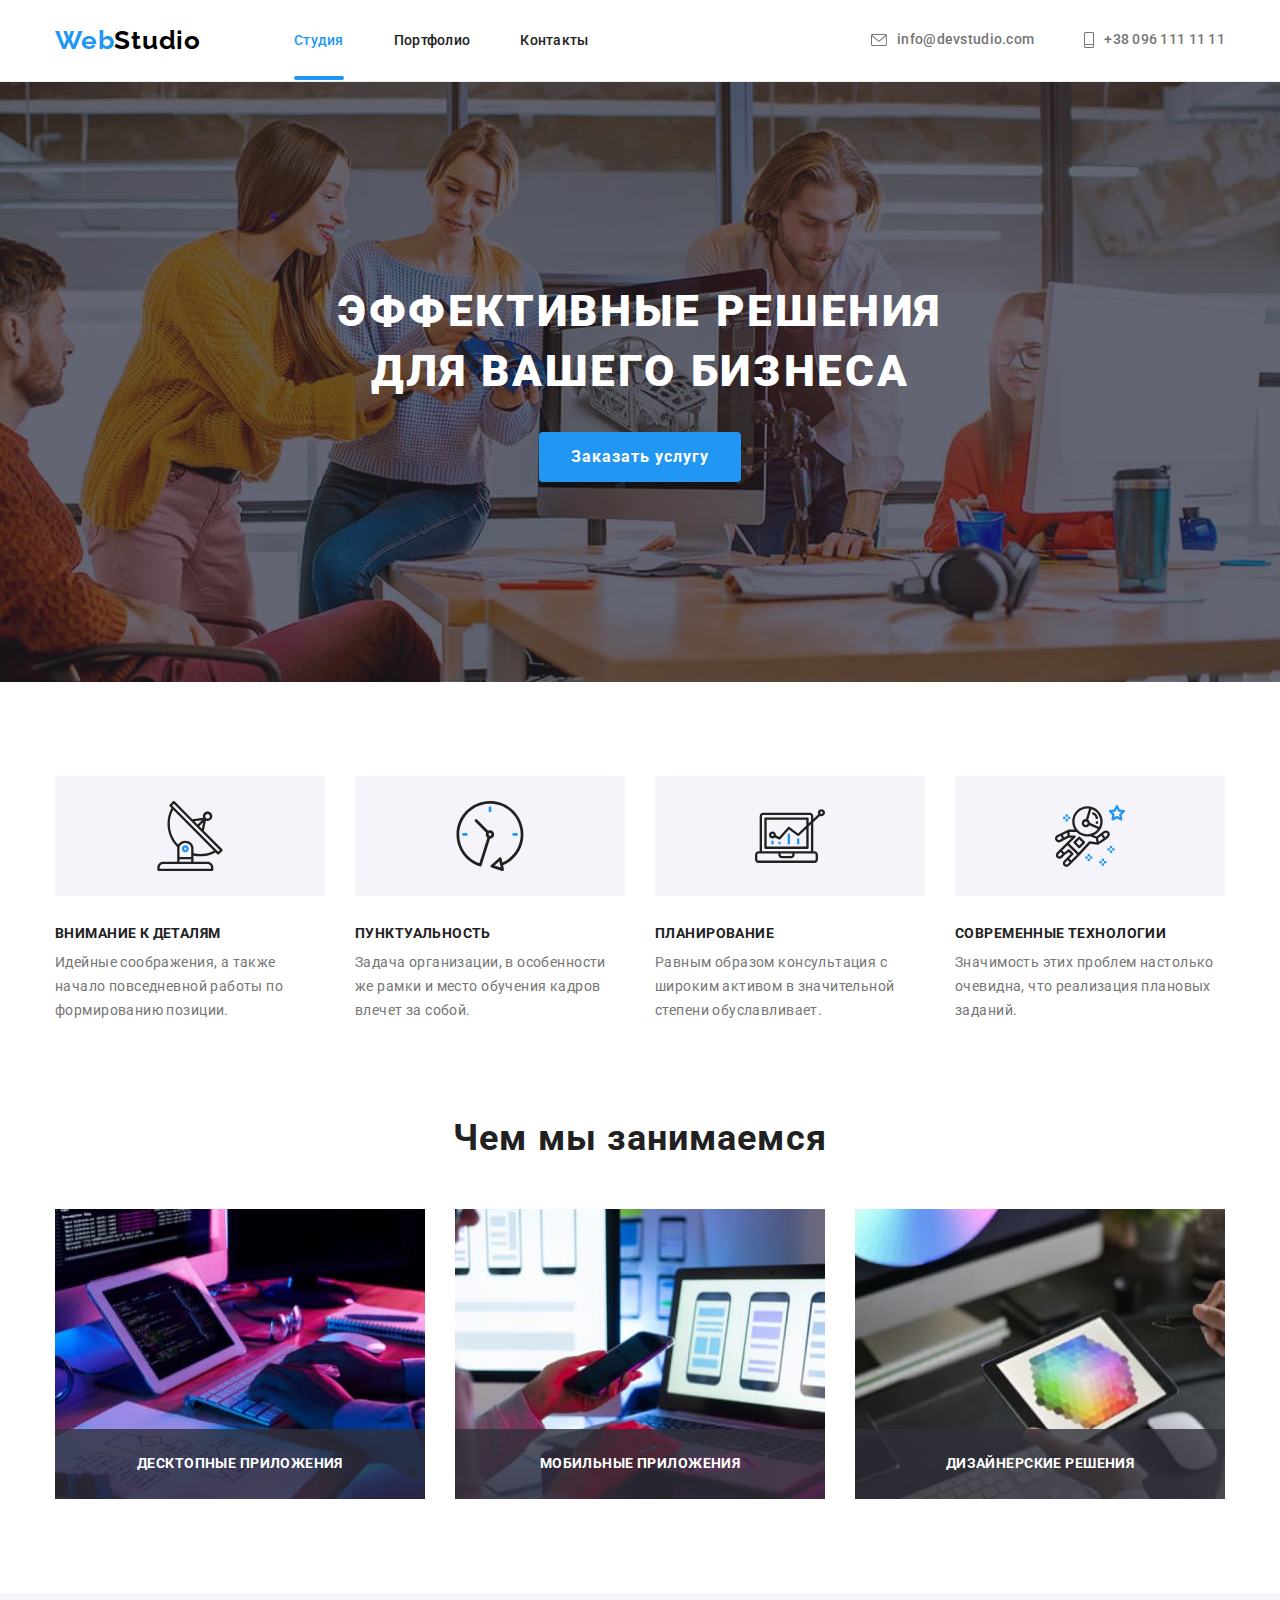
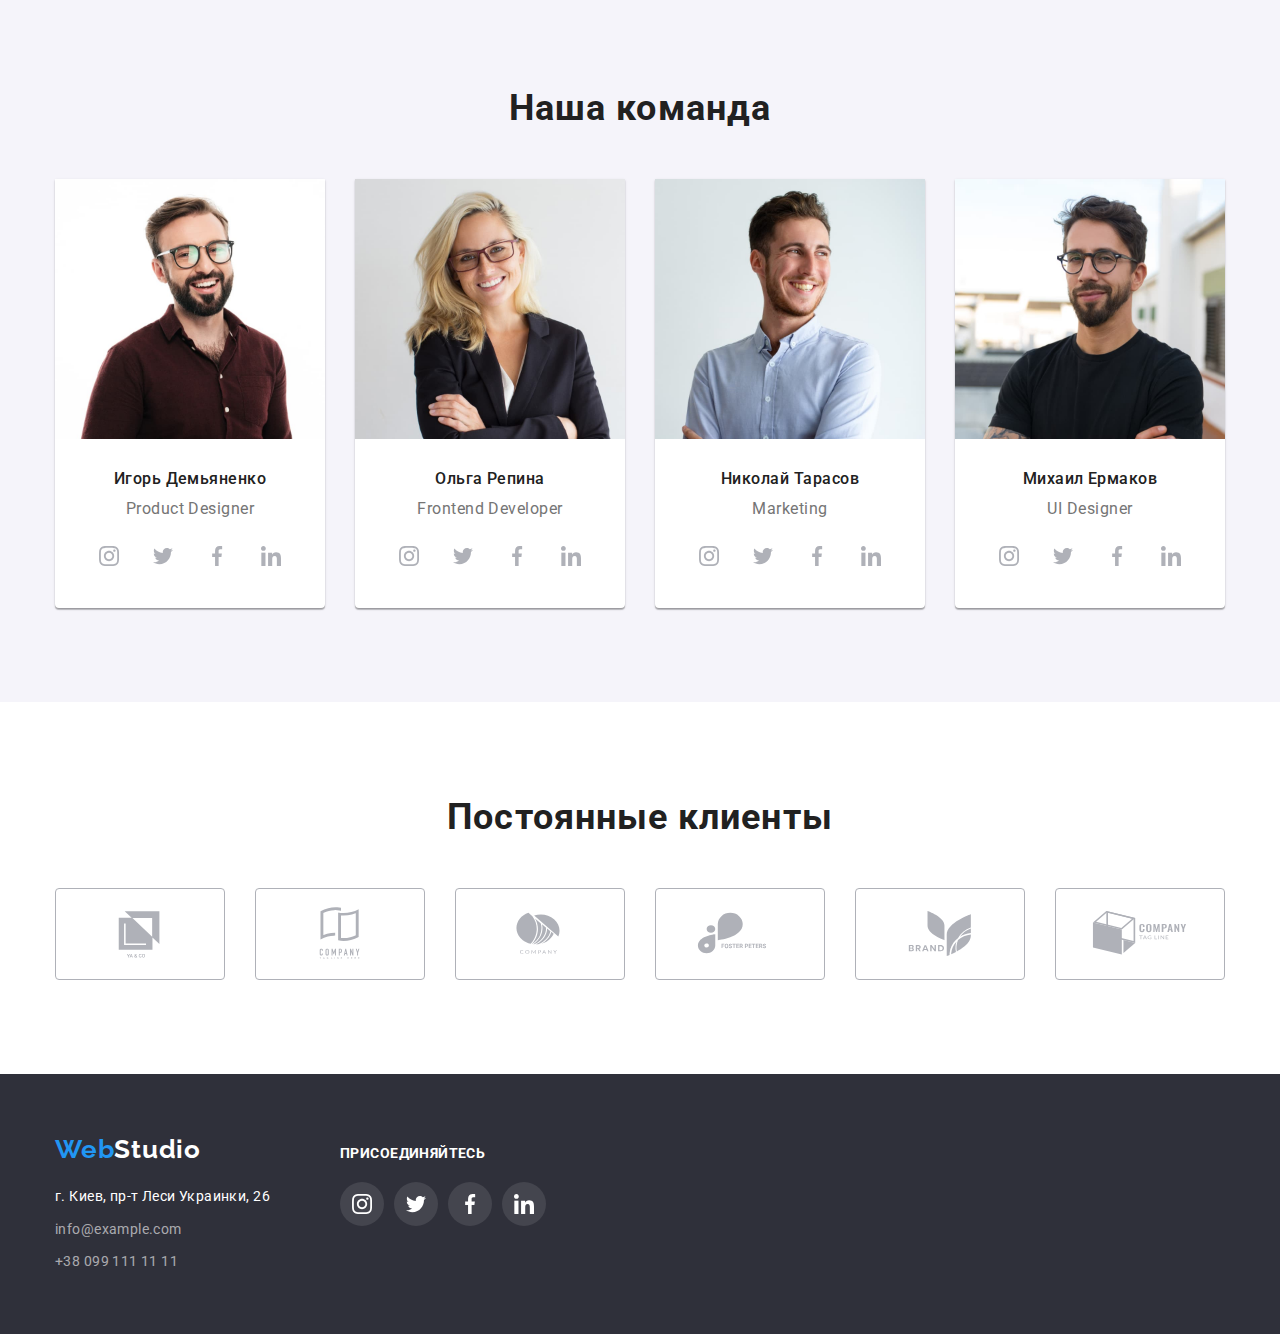
==== index.html @ 9a321dd3 "добавляет с 1-5 ДЗ" ====
<!DOCTYPE html>
<html lang="ru">
  <head>
    <meta charset="UTF-8" />
    <meta http-equiv="X-UA-Compatible" content="IE=edge" />
    <meta name="viewport" content="width=device-width, initial-scale=1.0" />
    <title>WebStudio</title>
    <link rel="preconnect" href="https://fonts.gstatic.com" />
    <link rel="preconnect" href="https://fonts.gstatic.com" />
    <link
      rel="stylesheet"
      href="https://cdnjs.cloudflare.com/ajax/libs/modern-normalize/1.1.0/modern-normalize.min.css"
    />
    <link
      href="https://fonts.googleapis.com/css2?family=Raleway:wght@700&family=Roboto:wght@400;500;700;900&display=swap"
      rel="stylesheet"
    />

    <link rel="stylesheet" href="./css/styles.css" />
  </head>
  <body>
    <!-- header -->

    <header class="header">
      <div class="container header-container">
        <nav class="main-nav">
          <a class="logo link" lang="en" href="./"><span class="logo-web link">Web</span>Studio</a>
          <ul class="nav-list list">
            <li class="nav-item">
              <a class="nav-link link current" href="./index.html">Студия</a>
            </li>
            <li class="nav-item">
              <a class="nav-link link" href="./portfolio.html">Портфолио</a>
            </li>
            <li class="nav-item">
              <a class="nav-link link" href="">Контакты</a>
            </li>
          </ul>
        </nav>
        <ul class="contact-list list">
          <li class="contact-item">
            <a class="mail-link link" href="mailto:info@devstudio.com">
              <svg class="contact-icon" width="16px" height="12px">
                <use href="./images/icon/sprite.svg#icon-letter"></use>
              </svg>
              info@devstudio.com
            </a>
          </li>
          <li class="contact-item">
            <a class="tel-link link" href="tel:+380961111111">
              <svg class="contact-icon" width="10px" height="16px">
                <use href="./images/icon/sprite.svg#icon-tel"></use>
              </svg>
              +38 096 111 11 11
            </a>
          </li>
        </ul>
      </div>
    </header>

    <!-- Main -->

    <main class="main">
      <!--Hero-->
      <section class="section-hero">
        <div class="container hero-container">
          <h1 class="main-title">
            Эффективные решения <br />
            для вашего бизнеса
          </h1>
          <button type="button" class="hero-button" data-modal-open>Заказать услугу</button>
        </div>
      </section>
      <!--Особенности-->
      <section class="section-features section">
        <div class="container">
          <h2 hidden class="second-title">Особенности</h2>
          <ul class="list-features list">
            <li class="item-features">
              <a class="features-thumb" href="">
                <svg class="feature-svg">
                  <use href="./images/icon/sprite.svg#icon-antenna"></use>
                </svg>
              </a>
              <div class="features-container">
                <h3 class="subtitle-features">Внимание к деталям</h3>
                <p class="text-features">
                  Идейные соображения, а также начало повседневной работы по формированию позиции.
                </p>
              </div>
            </li>
            <li class="item-features">
              <a class="features-thumb" href="">
                <svg class="feature-svg">
                  <use href="./images/icon/sprite.svg#icon-clock"></use>
                </svg>
              </a>
              <div class="features-container">
                <h3 class="subtitle-features">Пунктуальность</h3>
                <p class="text-features">
                  Задача организации, в особенности же рамки и место обучения кадров влечет за
                  собой.
                </p>
              </div>
            </li>
            <li class="item-features">
              <a class="features-thumb" href="">
                <svg class="feature-svg">
                  <use href="./images/icon/sprite.svg#icon-diagram"></use>
                </svg>
              </a>
              <div class="features-container">
                <h3 class="subtitle-features">Планирование</h3>
                <p class="text-features">
                  Равным образом консультация с широким активом в значительной степени
                  обуславливает.
                </p>
              </div>
            </li>
            <li class="item-features">
              <a class="features-thumb" href="">
                <svg class="feature-svg">
                  <use href="./images/icon/sprite.svg#icon-astronaut"></use>
                </svg>
              </a>
              <div class="features-container">
                <h3 class="subtitle-features">Современные технологии</h3>
                <p class="text-features">
                  Значимость этих проблем настолько очевидна, что реализация плановых заданий.
                </p>
              </div>
            </li>
          </ul>
        </div>
      </section>
      <!--Чем мы занимаемся-->
      <section class="section-work">
        <div class="container">
          <h2 class="second-title">Чем мы занимаемся</h2>
          <ul class="list-work list">
            <li class="item-work">
              <img
                class="image-work"
                src="./images/skill/skill1.jpg"
                alt="человек печатает на клавиатуре"
                width="370"
                height="290"
              />
              <p class="overlay-image-work">Десктопные приложения</p>
            </li>
            <li class="item-work">
              <img
                class="image-work"
                src="./images/skill/skill2.jpg"
                alt="человек смотрит в смартфон и ноутбук"
                width="370"
                height="290"
              />
              <p class="overlay-image-work">Мобильные приложения</p>
            </li>
            <li class="item-work">
              <img
                class="image-work"
                src="./images/skill/skill3.jpg"
                alt="человек работает на планшете"
                width="370"
                height="290"
              />
              <p class="overlay-image-work">Дизайнерские решения</p>
            </li>
          </ul>
        </div>
      </section>
      <!--Наша команда-->
      <section class="section-team section">
        <div class="container">
          <h2 class="second-title">Наша команда</h2>
          <ul class="list-team list">
            <li class="item-team">
              <img
                class="image-team"
                src="./images/team/worker1.jpg"
                alt=" бородатый мужчина улабаеться в рубашке"
                width="270"
                height="260"
              />
              <div class="worker-text">
                <h3 class="title-worker">Игорь Демьяненко</h3>
                <p lang="en" class="team-function">Product Designer</p>
                <ul class="social-list list">
                  <li class="social-item">
                    <a class="social-link" href="">
                      <svg class="social-icon">
                        <use href="./images/icon/sprite.svg#icon-instagram"></use>
                      </svg>
                    </a>
                  </li>
                  <li class="social-item">
                    <a class="social-link" href="">
                      <svg class="social-icon">
                        <use href="./images/icon/sprite.svg#icon-twitter"></use>
                      </svg>
                    </a>
                  </li>
                  <li class="social-item">
                    <a class="social-link" href="">
                      <svg class="social-icon">
                        <use href="./images/icon/sprite.svg#icon-facebook"></use>
                      </svg>
                    </a>
                  </li>
                  <li class="social-item">
                    <a class="social-link" href="">
                      <svg class="social-icon">
                        <use href="./images/icon/sprite.svg#icon-linkedin"></use>
                      </svg>
                    </a>
                  </li>
                </ul>
              </div>
            </li>
            <li class="item-team">
              <img
                class="image-team"
                src="./images/team/worker2.jpg"
                alt="девушка в очках улыбаеться"
                width="270"
                height="260"
              />
              <div class="worker-text">
                <h3 class="title-worker">Ольга Репина</h3>
                <p lang="en" class="team-function">Frontend Developer</p>
                <ul class="social-list list">
                  <li class="social-item">
                    <a class="social-link" href="">
                      <svg class="social-icon">
                        <use href="./images/icon/sprite.svg#icon-instagram"></use>
                      </svg>
                    </a>
                  </li>
                  <li class="social-item">
                    <a class="social-link" href="">
                      <svg class="social-icon">
                        <use href="./images/icon/sprite.svg#icon-twitter"></use>
                      </svg>
                    </a>
                  </li>
                  <li class="social-item">
                    <a class="social-link" href="">
                      <svg class="social-icon">
                        <use href="./images/icon/sprite.svg#icon-facebook"></use>
                      </svg>
                    </a>
                  </li>
                  <li class="social-item">
                    <a class="social-link" href="">
                      <svg class="social-icon">
                        <use href="./images/icon/sprite.svg#icon-linkedin"></use>
                      </svg>
                    </a>
                  </li>
                </ul>
              </div>
            </li>
            <li class="item-team">
              <img
                class="image-team"
                src="./images/team/worker3.jpg"
                alt="мужчина улыбаеться в светлой рубашке"
                width="270"
                height="260"
              />
              <div class="worker-text">
                <h3 class="title-worker">Николай Тарасов</h3>
                <p lang="en" class="team-function">Marketing</p>
                <ul class="social-list list">
                  <li class="social-item">
                    <a class="social-link" href="">
                      <svg class="social-icon">
                        <use href="./images/icon/sprite.svg#icon-instagram"></use>
                      </svg>
                    </a>
                  </li>
                  <li class="social-item">
                    <a class="social-link" href="">
                      <svg class="social-icon">
                        <use href="./images/icon/sprite.svg#icon-twitter"></use>
                      </svg>
                    </a>
                  </li>
                  <li class="social-item">
                    <a class="social-link" href="">
                      <svg class="social-icon">
                        <use href="./images/icon/sprite.svg#icon-facebook"></use>
                      </svg>
                    </a>
                  </li>
                  <li class="social-item">
                    <a class="social-link" href="">
                      <svg class="social-icon">
                        <use href="./images/icon/sprite.svg#icon-linkedin"></use>
                      </svg>
                    </a>
                  </li>
                </ul>
              </div>
            </li>
            <li class="item-team">
              <img
                class="image-team"
                src="./images/team/worker4.jpg"
                alt="бородатый мужчина в очках в футболке"
                width="270"
                height="260"
              />
              <div class="worker-text">
                <h3 class="title-worker">Михаил Ермаков</h3>
                <p lang="en" class="team-function">UI Designer</p>
                <ul class="social-list list">
                  <li class="social-item">
                    <a class="social-link" href="">
                      <svg class="social-icon">
                        <use href="./images/icon/sprite.svg#icon-instagram"></use>
                      </svg>
                    </a>
                  </li>
                  <li class="social-item">
                    <a class="social-link" href="">
                      <svg class="social-icon">
                        <use href="./images/icon/sprite.svg#icon-twitter"></use>
                      </svg>
                    </a>
                  </li>
                  <li class="social-item">
                    <a class="social-link" href="">
                      <svg class="social-icon">
                        <use href="./images/icon/sprite.svg#icon-facebook"></use>
                      </svg>
                    </a>
                  </li>
                  <li class="social-item">
                    <a class="social-link" href="">
                      <svg class="social-icon">
                        <use href="./images/icon/sprite.svg#icon-linkedin"></use>
                      </svg>
                    </a>
                  </li>
                </ul>
              </div>
            </li>
          </ul>
        </div>
      </section>
    </main>

    <!-- Постоянные клиенты -->

    <section class="client-section section">
      <div class="container">
        <h2 class="second-title">Постоянные клиенты</h2>
        <ul class="client-list list">
          <li class="client-item">
            <a class="client-link" href="">
              <svg class="client-icon">
                <use href="./images/icon/sprite.svg#icon-logo_client1"></use>
              </svg>
            </a>
          </li>
          <li class="client-item">
            <a class="client-link" href="">
              <svg class="client-icon">
                <use href="./images/icon/sprite.svg#icon-logo_client2"></use>
              </svg>
            </a>
          </li>
          <li class="client-item">
            <a class="client-link" href="">
              <svg class="client-icon">
                <use href="./images/icon/sprite.svg#icon-logo_client3"></use>
              </svg>
            </a>
          </li>
          <li class="client-item">
            <a class="client-link" href="">
              <svg class="client-icon">
                <use href="./images/icon/sprite.svg#icon-logo_client4"></use>
              </svg>
            </a>
          </li>
          <li class="client-item">
            <a class="client-link" href="">
              <svg class="client-icon">
                <use href="./images/icon/sprite.svg#icon-logo_client5"></use>
              </svg>
            </a>
          </li>
          <li class="client-item">
            <a class="client-link" href="">
              <svg class="client-icon">
                <use href="./images/icon/sprite.svg#icon-logo_client6"></use>
              </svg>
            </a>
          </li>
        </ul>
      </div>
    </section>

    <!-- Footer -->

    <footer class="footer">
      <div class="footer-conteiner container">
        <div>
          <a class="logo link" lang="en" href="./">
            <span class="logo-web link">Web</span><span class="logo-studio">Studio</span>
          </a>
          <address class="address">
            <ul class="list-address list">
              <li class="item-address">
                <a
                  class="map-link link"
                  href="https://goo.gl/maps/PiWp8RivzMYNPMSt6"
                  target="_blank"
                  rel="noopener noreferrer"
                >
                  г. Киев, пр-т Леси Украинки, 26
                </a>
              </li>
              <li class="item-address">
                <a href="mailto:info@example.com" class="mail-address link">info@example.com</a>
              </li>
              <li class="item-address">
                <a href="tel:+380991111111" class="tel-address link">+38 099 111 11 11</a>
              </li>
            </ul>
          </address>
        </div>
        <div class="social-footer">
          <h3 class="social-title-footer">присоединяйтесь</h3>
          <ul class="social-footer-list list">
            <li class="social-footer-item">
              <a class="social-footer-link" href="">
                <svg class="social-footer-icon">
                  <use href="./images/icon/sprite.svg#icon-instagram"></use>
                </svg>
              </a>
            </li>
            <li class="social-footer-item">
              <a class="social-footer-link" href="">
                <svg class="social-footer-icon">
                  <use href="./images/icon/sprite.svg#icon-twitter"></use>
                </svg>
              </a>
            </li>
            <li class="social-footer-item">
              <a class="social-footer-link" href="">
                <svg class="social-footer-icon">
                  <use href="./images/icon/sprite.svg#icon-facebook"></use>
                </svg>
              </a>
            </li>
            <li class="social-footer-item">
              <a class="social-footer-link" href="">
                <svg class="social-footer-icon">
                  <use href="./images/icon/sprite.svg#icon-linkedin"></use>
                </svg>
              </a>
            </li>
          </ul>
        </div>
      </div>
    </footer>

    <!-- Модальное окно -->
    <div class="backdrop is-hidden" data-modal>
      <div class="modal">
        <button type="button" class="close-btn" data-modal-close>
          <svg class="close-btn-icon" width="18px" height="18px">
            <use href="./images/icon/sprite.svg#icon-close_btn"></use>
          </svg>
        </button>
      </div>
    </div>

    <script src="./js/modal.js"></script>
  </body>
</html>
---- css/styles.css ----
/* переменные */
:root {
  --main-font: 'Roboto', sans-serif;
  --second-font: 'Raleway', sans-serif;
  --main-color: #212121;
  --second-color: #757575;
  --accent-color: #2196f3;
  --main-weight: 700;
}

.list {
  list-style: none;
}

.link {
  text-decoration: none;
}

body {
  font-family: var(--main-font);
  color: var(--main-color);
  font-weight: var(--main-weight);
}

h1,
h2,
h3,
h4,
h5,
h6,
p {
  margin-top: 0;
  margin-bottom: 0;
}

ul,
ol {
  margin-top: 0;
  margin-bottom: 0;
  padding-left: 0;
}

img {
  display: block;
}

.container {
  width: 1200px;
  margin: 0 auto;
  padding-left: 15px;
  padding-right: 15px;
}

.section {
  padding-top: 94px;
  padding-bottom: 94px;
}

/* Components */

.second-title {
  font-size: 36px;
  line-height: 1.17;
  text-align: center;
  letter-spacing: 0.03em;
  margin-bottom: 50px;
}

/* header */

.header {
  padding-top: 25px;
  padding-bottom: 25px;
  border-bottom: 1px solid #ececec;
}

.header-container {
  display: flex;
  align-items: center;
}

.main-nav {
  display: flex;
  align-items: center;
}

.logo,
.logo-web {
  font-family: var(--second-font);
  font-size: 26px;
  line-height: 1.19;
  letter-spacing: 0.03em;
}

.logo-web {
  color: var(--accent-color);
}

.logo {
  color: #000000;
}

.logo-studio {
  color: #ffffff;
}

.nav-list {
  display: flex;
  align-items: center;
  margin-left: 93px;
}

.nav-item:not(:last-child) {
  margin-right: 50px;
}

.nav-link.current {
  color: var(--accent-color);
}

.nav-link.current::after {
  background: var(--accent-color);
}

.nav-link {
  position: relative;
  font-weight: 500;
  font-size: 14px;
  line-height: 1.14;
  letter-spacing: 0.02em;
  color: var(--main-color);
  transition-duration: 250ms;
  transition-timing-function: cubic-bezier(0.4, 0, 0.2, 1);
}

.nav-link::after {
  position: absolute;
  display: block;
  bottom: -32px;
  left: 0;
  content: '';
  width: 100%;
  height: 4px;
  background: inherit;
  border-radius: 2px;
  transition-duration: 250ms;
  transition-timing-function: cubic-bezier(0.4, 0, 0.2, 1);
}

.nav-link:hover,
.nav-link:active,
.nav-link:focus,
.mail-link:hover,
.mail-link:focus,
.tel-link:hover,
.tel-link:focus,
.mail-link:hover .contact-icon,
.mail-link:focus .contact-icon,
.tel-link:hover .contact-icon,
.tel-link:focus .contact-icon {
  color: var(--accent-color);
  fill: var(--accent-color);
}

.nav-link:hover::after,
.nav-link:focus::after {
  display: block;
  content: '';
  height: 4px;
  background: var(--accent-color);
  border-radius: 2px;
  margin-top: 28px;
}

.contact-list {
  display: flex;
  margin-left: auto;
  align-items: center;
}

.contact-item:not(:last-child) {
  margin-right: 50px;
}

.contact-icon {
  fill: var(--second-color);
  margin-right: 10px;
}

.mail-link,
.tel-link {
  display: flex;
  align-items: center;
  justify-content: center;
  font-weight: 500;
  font-size: 14px;
  line-height: 1.14;
  letter-spacing: 0.02em;
  color: var(--second-color);
  transition-duration: 250ms;
  transition-timing-function: cubic-bezier(0.4, 0, 0.2, 1);
}

/* Main */

/* Hero */

.section-hero {
  padding-top: 200px;
  padding-bottom: 200px;
  background: #c4c4c4;
  background-image: radial-gradient(rgba(47, 48, 58, 0.4), rgba(47, 48, 58, 0.4)),
    url(../images/bg-image/bg_hero.jpg);
  background-position: center;
  background-size: cover;
  max-width: 1600px;
  margin: 0 auto;
}

.hero-container {
  display: flex;
  flex-direction: column;
  align-items: center;
}

.main-title {
  font-weight: 900;
  font-size: 44px;
  line-height: 1.36;
  text-align: center;
  letter-spacing: 0.06em;
  text-transform: uppercase;
  color: #ffffff;
  margin-bottom: 30px;
}

.hero-button {
  font-weight: 700;
  font-size: 16px;
  line-height: 1.87;
  padding: 10px 32px;
  display: flex;
  align-items: center;
  text-align: center;
  letter-spacing: 0.06em;
  color: #ffffff;
  background: #2196f3;
  box-shadow: 0px 4px 4px rgba(0, 0, 0, 0.15);
  border-radius: 4px;
  border: none;
  cursor: pointer;
  transition-duration: 250ms;
  transition-timing-function: cubic-bezier(0.4, 0, 0.2, 1);
}

.hero-button:hover {
  background: #188ce8;
}

/* Особенности */

.list-features {
  display: flex;
  flex-direction: row;
  align-items: center;

  margin-top: -30px;
  margin-left: -30px;
}

.item-features {
  flex-basis: calc((100% - 120px) / 4);
  margin-top: 30px;
  margin-left: 30px;
}

.features-thumb {
  display: flex;
  align-items: center;
  justify-content: center;
  width: 270px;
  height: 120px;
  margin-bottom: 30px;
  background: #f5f4fa;
  border-radius: 4px;
}

.feature-svg {
  width: 70px;
  height: 70px;
}

.subtitle-features {
  font-size: 14px;
  line-height: 1.14;
  letter-spacing: 0.03em;
  text-transform: uppercase;
  margin-bottom: 10px;
}

.text-features {
  font-weight: 400;
  font-size: 14px;
  line-height: 1.71;
  letter-spacing: 0.03em;
  color: var(--second-color);
}

/* Чем мы занимаемся */
/* Наша команда */

.section-work {
  padding-bottom: 94px;
}

.list-work {
  display: flex;
  flex-wrap: wrap;
  margin-top: -30px;
  margin-left: -30px;
}

.item-work {
  position: relative;
  flex-basis: calc((100% - 90px) / 3);
  margin-top: 30px;
  margin-left: 30px;
}

.overlay-image-work {
  position: absolute;
  bottom: 0;
  left: 0;
  width: 100%;
  height: 70px;
  font-family: var(--main-font);
  font-weight: var(--main-weight);
  font-size: 14px;
  line-height: 1.14;
  text-align: center;
  letter-spacing: 0.03em;
  text-transform: uppercase;
  background-color: rgba(47, 48, 58, 0.8);
  color: #ffffff;
  overflow: auto;
  padding: 27px;
}

.section-team {
  background: #f5f4fa;
}

.list-team {
  display: flex;
  flex-wrap: wrap;
  margin-top: -30px;
  margin-left: -30px;
}

.item-team {
  flex-basis: calc((100% - 120px) / 4);
  margin-top: 30px;
  margin-left: 30px;
  background: #ffffff;
  box-shadow: 0px 1px 3px rgba(0, 0, 0, 0.12), 0px 1px 1px rgba(0, 0, 0, 0.14),
    0px 2px 1px rgba(0, 0, 0, 0.2);
  border-radius: 0px 0px 4px 4px;
}

.worker-text {
  padding-top: 30px;
  padding-bottom: 30px;
  padding-left: 32px;
  padding-right: 32px;
}

.title-worker {
  font-weight: 500;
  font-size: 16px;
  line-height: 1.19;
  text-align: center;
  letter-spacing: 0.03em;
  margin-bottom: 10px;
}

.team-function {
  font-weight: 400;
  font-size: 16px;
  line-height: 1.19;
  text-align: center;
  letter-spacing: 0.03em;
  color: var(--second-color);
  margin-bottom: 16px;
}

.social-list {
  display: flex;
  justify-content: space-between;
}

.social-link {
  display: flex;
  align-items: center;
  justify-content: center;
  width: 44px;
  height: 44px;
  border-radius: 50%;
  background-color: inherit;
  transition-duration: 250ms;
  transition-timing-function: cubic-bezier(0.4, 0, 0.2, 1);
}

.social-link:hover,
.social-link:focus {
  background-color: #2196f3;
}

.social-link:hover .social-icon,
.social-link:focus .social-icon {
  fill: #ffffff;
}

.social-icon {
  width: 20px;
  height: 20px;
  fill: #afb1b8;
  transition-duration: 250ms;
  transition-timing-function: cubic-bezier(0.4, 0, 0.2, 1);
}

/* Постоянные клиенты */

.client-list {
  display: flex;
  justify-content: space-between;
  flex-wrap: wrap;
}

.client-link {
  display: flex;
  align-items: center;
  justify-content: center;
  width: 170px;
  height: 92px;
  border: 1px solid#AFB1B8;
  border-radius: 4px;
  transition-duration: 250ms;
  transition-timing-function: cubic-bezier(0.4, 0, 0.2, 1);
}

.client-link:hover,
.client-link:focus {
  border: 1px solid var(--accent-color);
}

.client-link:hover .client-icon,
.client-link:focus .client-icon {
  fill: var(--accent-color);
}

.client-icon {
  width: 106px;
  height: 60px;
  fill: #afb1b8;
  transition-duration: 250ms;
  transition-timing-function: cubic-bezier(0.4, 0, 0.2, 1);
}

/* Footer */

.footer {
  padding-top: 60px;
  padding-bottom: 60px;
  background: #2f303a;
}

.footer-conteiner {
  display: flex;
}

.address {
  margin-top: 20px;
}

.list-address :not(:last-child) {
  margin-bottom: 9px;
}

.map-link {
  font-style: normal;
  font-weight: 400;
  font-size: 14px;
  line-height: 1.71;
  letter-spacing: 0.03em;
  color: #ffffff;
}

.social-footer {
  margin-top: 12px;
  margin-left: 70px;
}

.social-title-footer {
  font-family: var(--main-font);
  font-weight: var(--main-weight);
  font-size: 14px;
  line-height: 1.14;
  letter-spacing: 0.03em;
  text-transform: uppercase;
  margin-bottom: 20px;
  color: #ffffff;
}

.social-footer-list {
  display: flex;
}

.social-footer-item:not(:last-child) {
  margin-right: 10px;
}

.social-footer-link {
  display: flex;
  align-items: center;
  justify-content: center;
  width: 44px;
  height: 44px;
  border-radius: 50%;
  background-color: rgba(255, 255, 255, 0.1);
  transition-duration: 250ms;
  transition-timing-function: cubic-bezier(0.4, 0, 0.2, 1);
}

.social-footer-link:hover,
.social-footer-link:focus {
  background-color: var(--accent-color);
}

.social-footer-icon {
  width: 20px;
  height: 20px;
  fill: #ffffff;
}

.mail-address,
.tel-address {
  font-style: normal;
  font-weight: 400;
  font-size: 14px;
  line-height: 1.71;
  letter-spacing: 0.03em;
  color: rgba(255, 255, 255, 0.6);
}

/* Main Portfolio */

.list-filter {
  display: flex;
  justify-content: center;
  margin-bottom: 50px;
}

.list-filter :not(:last-child) {
  margin-right: 8px;
}

.button-filter {
  font-weight: 500;
  font-size: 16px;
  padding: 6px 22px;
  line-height: 1.62;
  text-align: center;
  letter-spacing: 0.03em;
  color: var(--main-color);
  background: #f5f4fa;
  border: none;
  border-radius: 4px;
  transition-duration: 250ms;
  transition-timing-function: cubic-bezier(0.4, 0, 0.2, 1);
  cursor: pointer;
}

.button-filter:hover,
.button-filter:active,
.button-filter:focus {
  color: #ffffff;
  background: var(--accent-color);
  box-shadow: 0px 3px 1px rgba(0, 0, 0, 0.1), 0px 1px 2px rgba(0, 0, 0, 0.08),
    0px 2px 2px rgba(0, 0, 0, 0.12);
}

.button-filter.current {
  background: var(--accent-color);
  color: #ffffff;
  box-shadow: 0px 3px 1px rgba(0, 0, 0, 0.1), 0px 1px 2px rgba(0, 0, 0, 0.08),
    0px 2px 2px rgba(0, 0, 0, 0.12);
}

.list-portfolio {
  display: flex;
  flex-wrap: wrap;
  margin-top: -30px;
  margin-left: -30px;
}

.item-portfolio {
  flex-basis: calc((100% - 90px) / 3);
  margin-top: 30px;
  margin-left: 30px;
  transition-duration: 250ms;
  transition-timing-function: cubic-bezier(0.4, 0, 0.2, 1);
  cursor: pointer;
}

.link-portfolio {
  display: block;
}

.link-portfolio:hover,
.link-portfolio:focus {
  box-shadow: 0px 1px 1px rgba(0, 0, 0, 0.12), 0px 4px 4px rgba(0, 0, 0, 0.06),
    1px 4px 6px rgba(0, 0, 0, 0.16);
}

.link-portfolio:hover .overlay-portfolio,
.link-portfolio:focus .overlay-portfolio {
  transform: translateY(0%);
}

.wrapper-image-portfolio {
  position: relative;
  overflow: hidden;
}

.overlay-portfolio {
  position: absolute;
  display: flex;
  align-items: center;
  top: 0;
  left: 0;
  width: 100%;
  height: 100%;
  font-family: var(--main-font);
  font-weight: 400;
  font-size: 18px;
  line-height: 1.56;
  letter-spacing: 0.03em;
  color: #ffffff;
  background: rgba(33, 150, 243, 0.9);
  overflow: auto;
  padding: 24px;
  transform: translateY(100%);
  transition: transform 250ms cubic-bezier(0.4, 0, 0.2, 1);
}

.portfolio-text {
  padding: 20px 24px;
  border: 1px solid #eeeeee;
}

.subject-portfolio {
  font-size: 18px;
  line-height: 2;
  letter-spacing: 0.06em;
  color: var(--main-color);
}

.desk-portfolio {
  font-weight: 400;
  font-size: 16px;
  line-height: 1.87;
  letter-spacing: 0.03em;
  color: var(--second-color);
}

/* Модальное окно */

.backdrop {
  position: fixed;
  top: 0;
  left: 0;
  width: 100vw;
  height: 100vh;
  background: rgba(0, 0, 0, 0.2);
  transition: opacity 250ms cubic-bezier(0.4, 0, 0.2, 1),
    visibility 250ms cubic-bezier(0.4, 0, 0.2, 1);
}

.modal {
  position: absolute;
  top: 50%;
  left: 50%;
  width: 528px;
  height: 581px;
  background: #ffffff;
  box-shadow: 0px 1px 3px rgba(0, 0, 0, 0.12), 0px 1px 1px rgba(0, 0, 0, 0.14),
    0px 2px 1px rgba(0, 0, 0, 0.2);
  border-radius: 4px;
  transform: translate(-50%, -50%);
}

.close-btn {
  position: absolute;
  top: 8px;
  right: 8px;
  display: flex;
  align-items: center;
  justify-content: center;
  width: 30px;
  height: 30px;
  border-radius: 50%;
  background: transparent;
  border: 1px solid rgba(0, 0, 0, 0.1);
  box-sizing: border-box;
  cursor: pointer;
  padding: 0;
}

.close-btn-icon {
  width: 16px;
  height: 16px;
  color: #000000;
}

.is-hidden {
  opacity: 0;
  visibility: hidden;
  pointer-events: none;
}
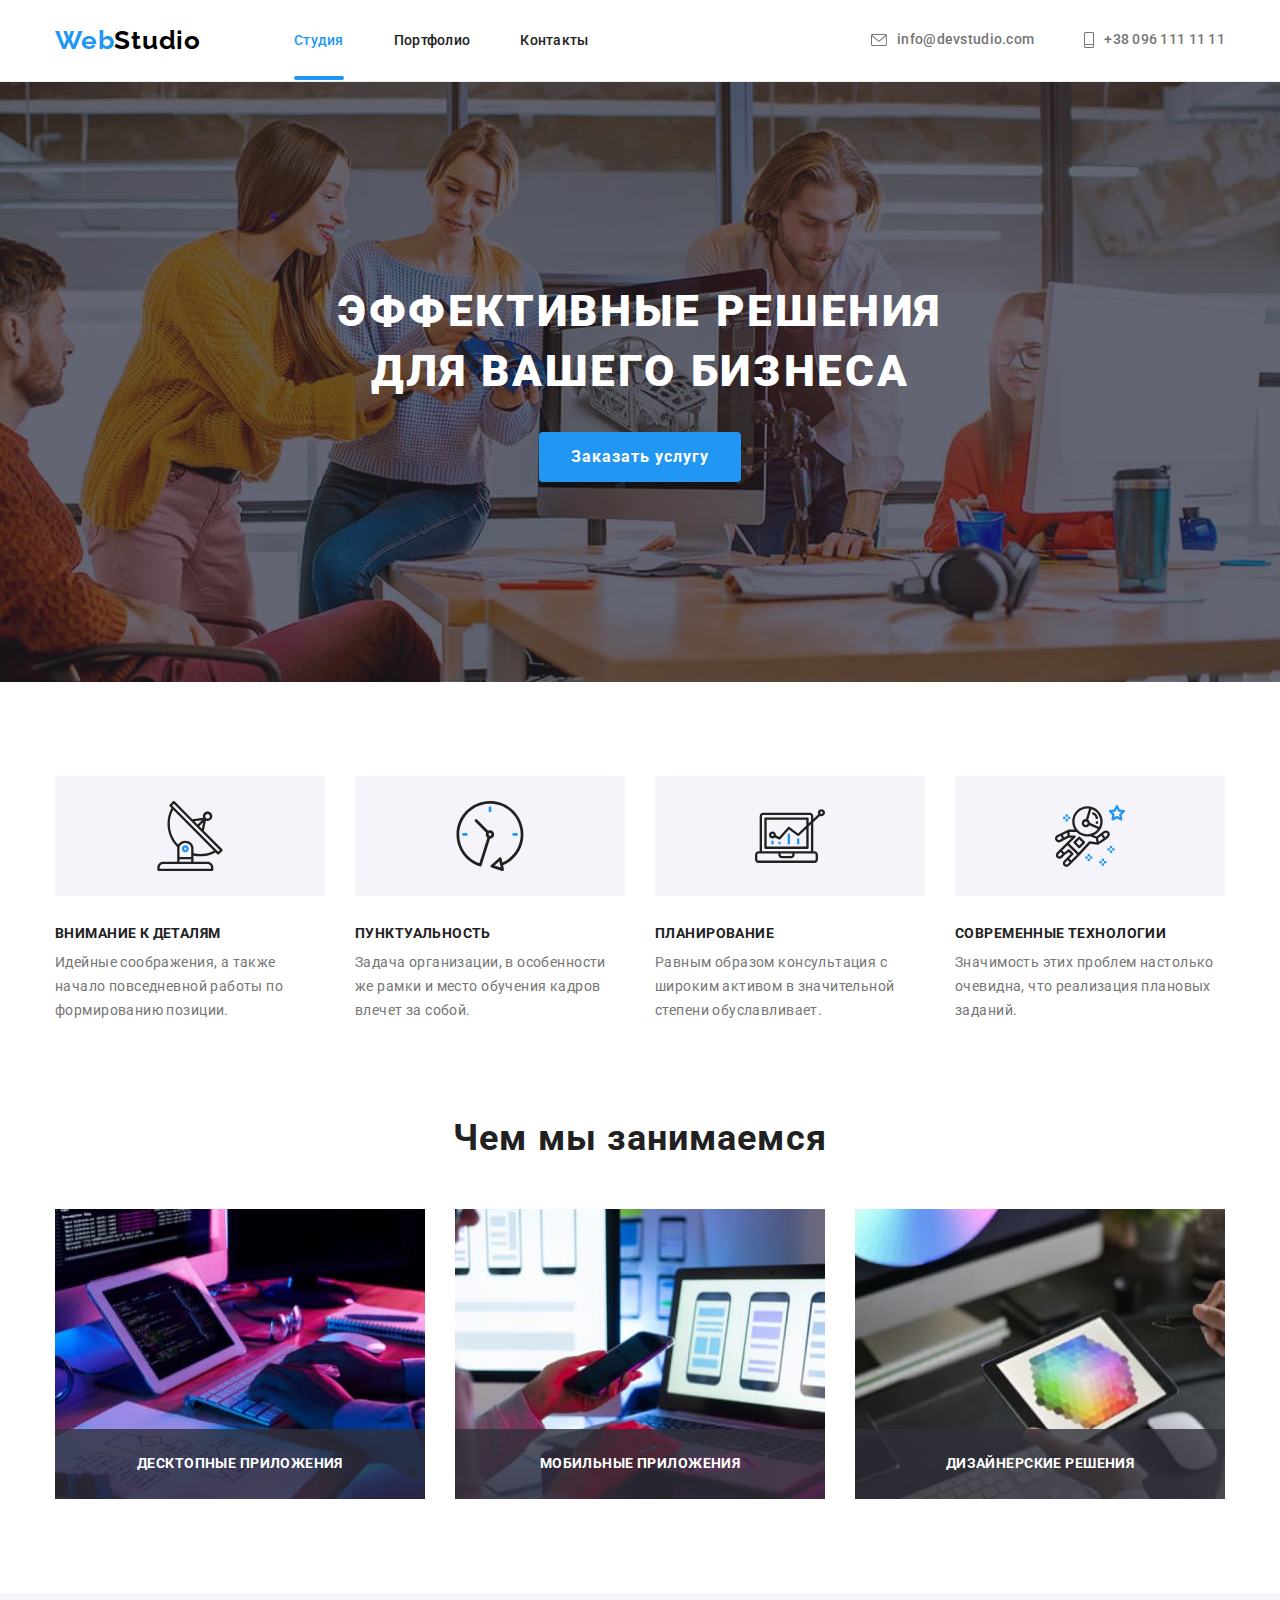
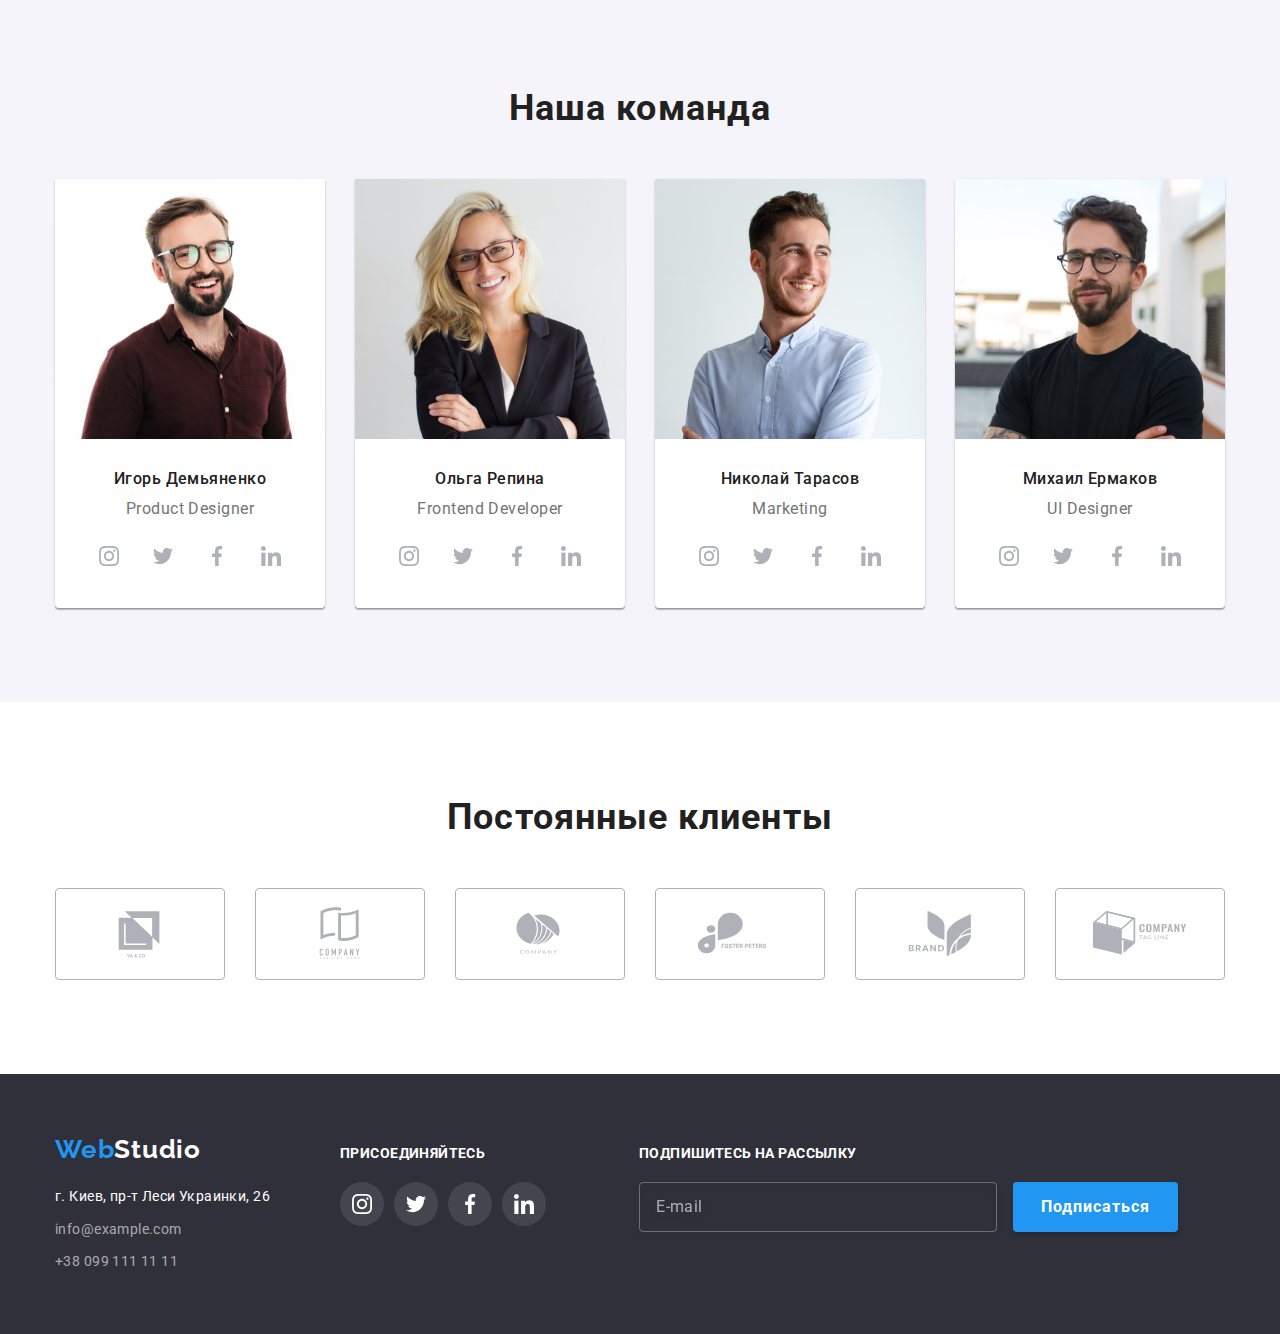
==== commit d41ee9c5: "добавляет тег Form в Footer без иконки" ====
--- a/index.html
+++ b/index.html
@@ -435,7 +435,7 @@
           </address>
         </div>
         <div class="social-footer">
-          <h3 class="social-title-footer">присоединяйтесь</h3>
+          <p class="footer-text-action">присоединяйтесь</p>
           <ul class="social-footer-list list">
             <li class="social-footer-item">
               <a class="social-footer-link" href="">
@@ -467,6 +467,11 @@
             </li>
           </ul>
         </div>
+        <form class="form-footer" action="#">
+          <p class="footer-text-action">Подпишитесь на рассылку</p>
+          <input class="form-footer-imput" type="email" name="useremail" placeholder="E-mail" />
+          <button class="form-footer-btn" type="submit">Подписаться</button>
+        </form>
       </div>
     </footer>
 
--- a/css/styles.css
+++ b/css/styles.css
@@ -500,7 +500,7 @@
   margin-left: 70px;
 }
 
-.social-title-footer {
+.footer-text-action {
   font-family: var(--main-font);
   font-weight: var(--main-weight);
   font-size: 14px;
@@ -550,6 +550,53 @@
   line-height: 1.71;
   letter-spacing: 0.03em;
   color: rgba(255, 255, 255, 0.6);
+}
+
+.form-footer {
+  margin-top: 12px;
+  margin-left: 93px;
+}
+
+.form-footer-imput {
+  width: 358px;
+  height: 50px;
+  color: #ffffff;
+  background-color: inherit;
+  border: 1px solid rgba(255, 255, 255, 0.3);
+  box-sizing: border-box;
+  filter: drop-shadow(0px 4px 4px rgba(0, 0, 0, 0.15));
+  border-radius: 4px;
+  padding-left: 16px;
+}
+
+.form-footer-imput::placeholder {
+  font-family: var(--main-font);
+  font-weight: 400;
+  font-size: 16px;
+  line-height: 1.25;
+  display: flex;
+  align-items: center;
+  letter-spacing: 0.03em;
+  color: rgba(255, 255, 255, 0.6);
+}
+
+.form-footer-btn {
+  font-family: var(--main-font);
+  font-weight: var(--main-weight);
+  font-size: 16px;
+  line-height: 1.87;
+  display: inline-flex;
+  align-items: center;
+  text-align: center;
+  letter-spacing: 0.06em;
+  color: #ffffff;
+  background: var(--accent-color);
+  box-shadow: 0px 4px 4px rgba(0, 0, 0, 0.15);
+  border-radius: 4px;
+  padding: 10px 28px;
+  margin-left: 12px;
+  border: none;
+  cursor: pointer;
 }
 
 /* Main Portfolio */
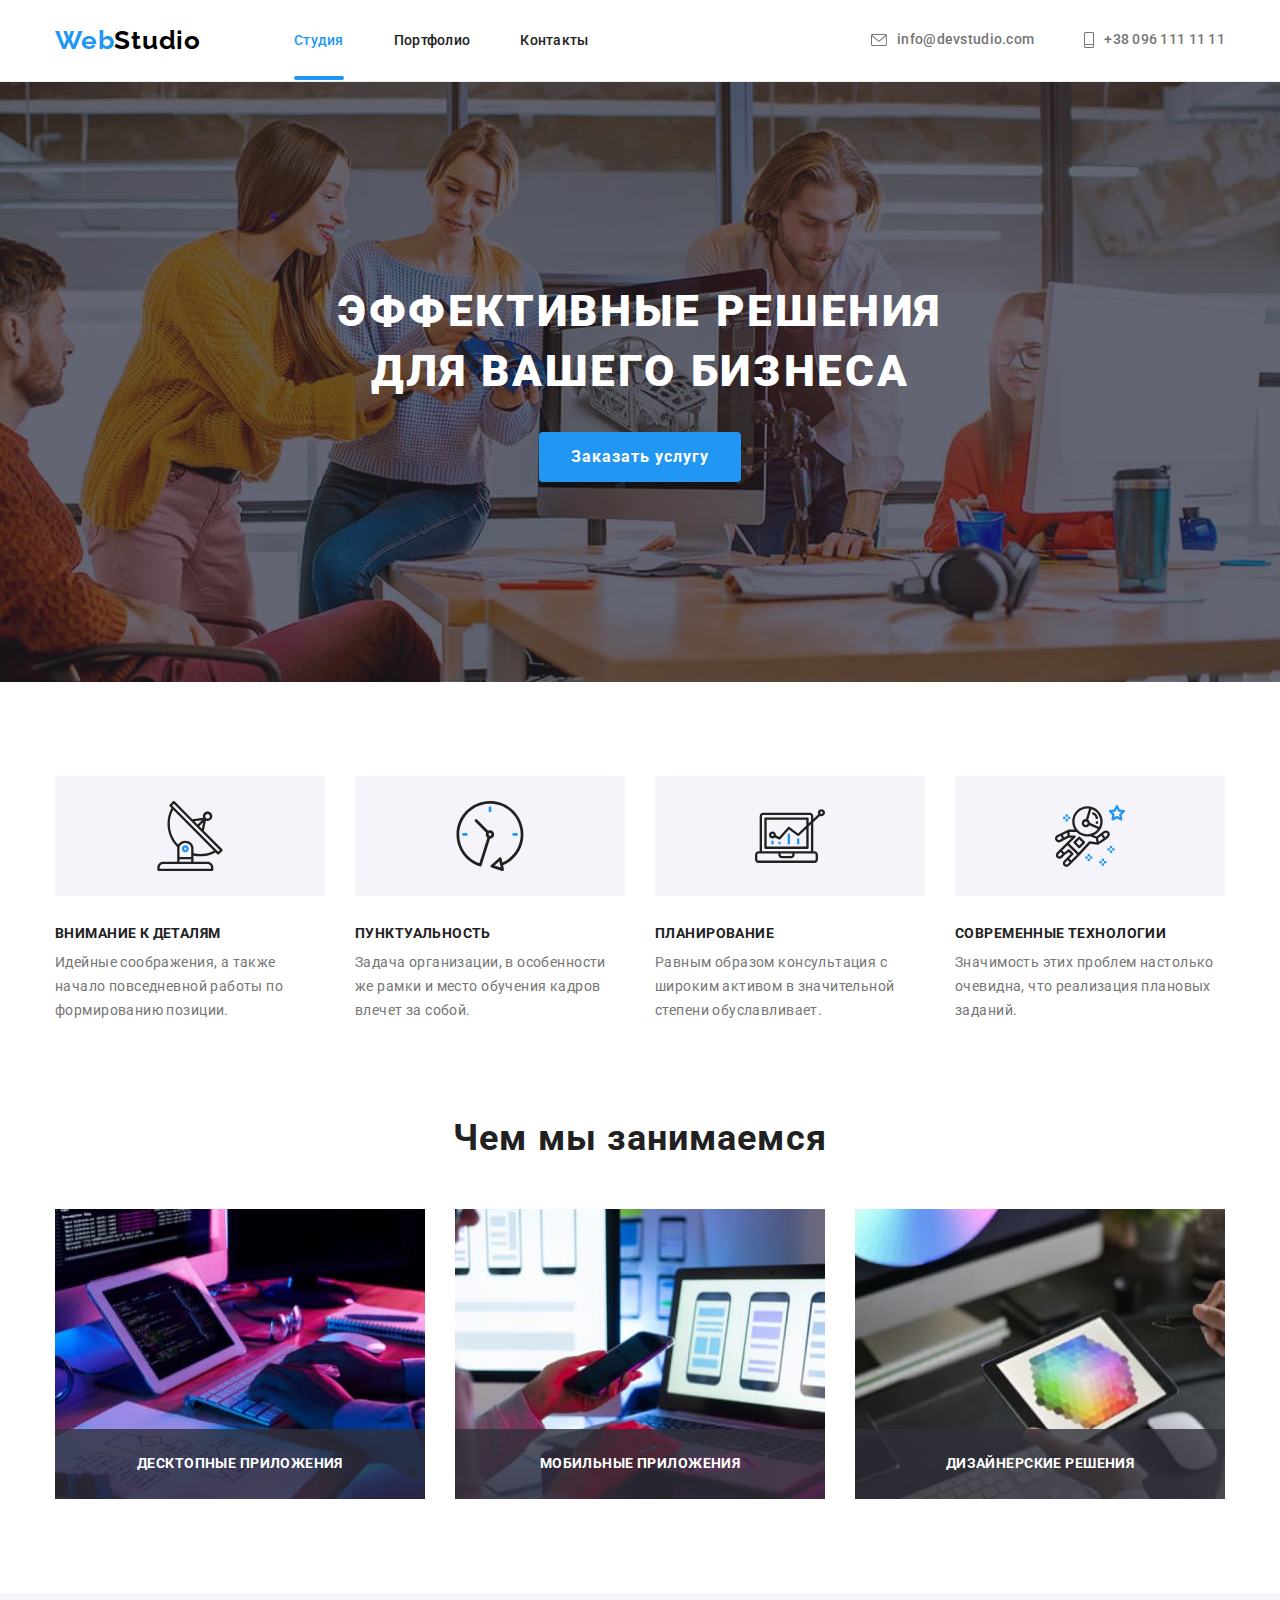
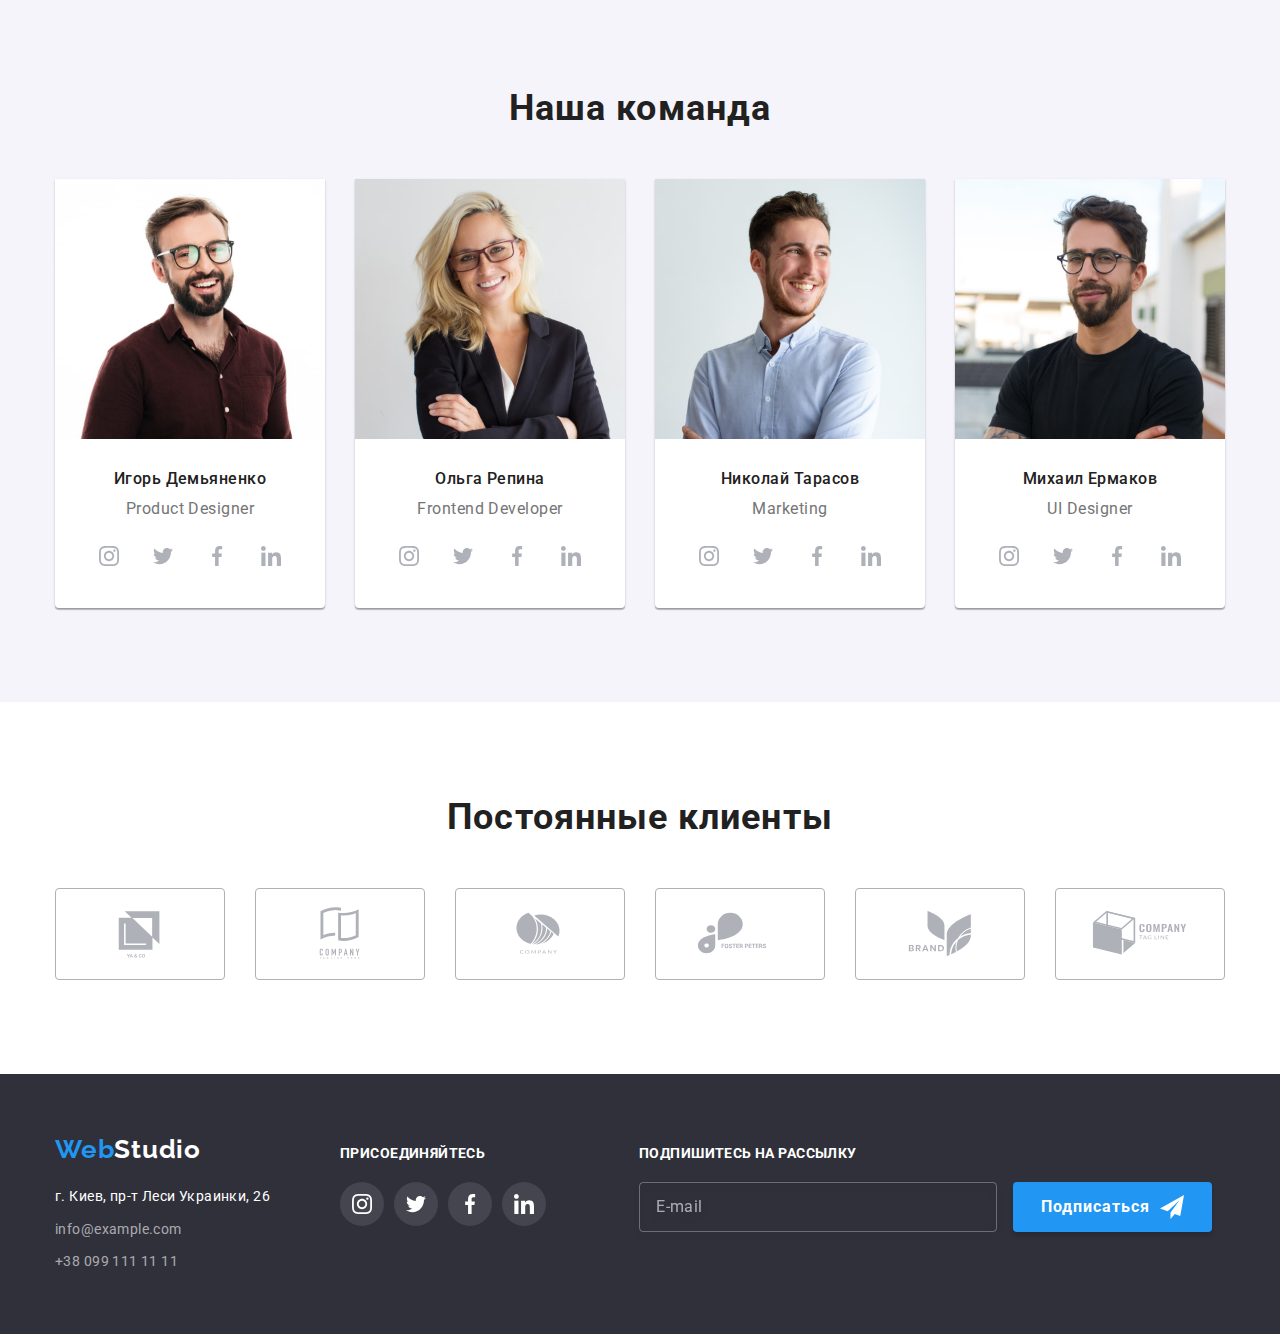
==== commit 3261fb3a: "добавляет иконку в футере в форму" ====
--- a/index.html
+++ b/index.html
@@ -74,7 +74,7 @@
       <!--Особенности-->
       <section class="section-features section">
         <div class="container">
-          <h2 hidden class="second-title">Особенности</h2>
+          <h2 class="second-title visually-hidden">Особенности</h2>
           <ul class="list-features list">
             <li class="item-features">
               <a class="features-thumb" href="">
@@ -469,8 +469,13 @@
         </div>
         <form class="form-footer" action="#">
           <p class="footer-text-action">Подпишитесь на рассылку</p>
-          <input class="form-footer-imput" type="email" name="useremail" placeholder="E-mail" />
-          <button class="form-footer-btn" type="submit">Подписаться</button>
+          <input class="form-footer-imput" type="email" name="user-email" placeholder="E-mail" />
+          <button class="form-footer-btn" type="submit">
+            Подписаться
+            <svg class="form-footer-imput-icon">
+              <use href="./images/icon/sprite.svg#icon-icon_send"></use>
+            </svg>
+          </button>
         </form>
       </div>
     </footer>
@@ -479,10 +484,76 @@
     <div class="backdrop is-hidden" data-modal>
       <div class="modal">
         <button type="button" class="close-btn" data-modal-close>
-          <svg class="close-btn-icon" width="18px" height="18px">
+          <svg class="close-btn-icon">
             <use href="./images/icon/sprite.svg#icon-close_btn"></use>
           </svg>
         </button>
+        <form class="modal-form" action="#">
+          <p class="modal-form-action">Оставьте свои данные, мы вам перезвоним</p>
+          <label class="modal-form-field">
+            Имя
+            <span class="modal-form-input-wrapper">
+              <input
+                class="modal-form-imput"
+                type="text"
+                name="user-name"
+                minlength="2"
+                pattern="[a-zA-Zа-яёА-ЯЁ]+"
+                title="Имя должно содержать символы кирилицы или латиницы"
+                required
+              />
+              <svg class="modal-form-input-icon">
+                <use href="./images/icon/sprite.svg#icon-person_modal"></use>
+              </svg>
+            </span>
+          </label>
+          <label class="modal-form-field">
+            Телефон
+            <span class="modal-form-input-wrapper">
+              <input
+                class="modal-form-imput"
+                type="tel"
+                name="user-phone"
+                pattern="[0-9]{3}-[0-9]{3}-[0-9]{2}-[0-9]{2}"
+                title="096-000-00-00"
+                required
+              />
+              <svg class="modal-form-input-icon">
+                <use href="./images/icon/sprite.svg#icon-phone_modal"></use>
+              </svg>
+            </span>
+          </label>
+          <label class="modal-form-field">
+            Почта
+            <span class="modal-form-input-wrapper">
+              <input class="modal-form-imput" type="email" name="user-email" required />
+              <svg class="modal-form-input-icon">
+                <use href="./images/icon/sprite.svg#icon-email_modal"></use>
+              </svg>
+            </span>
+          </label>
+          <label class="modal-form-field">
+            Комментарий
+            <textarea
+              class="modal-form-comment"
+              name="user-comment"
+              placeholder="Введите текст"
+            ></textarea>
+          </label>
+          <input
+            class="modal-form-checkbox visually-hidden"
+            type="checkbox"
+            name="accept-policy"
+            id="accept-policy"
+            required
+          />
+          <label class="modal-form-checkbox-label" for="accept-policy"
+            >Соглашаюсь с рассылкой и принимаю&nbsp;<a class="modal-form-checkbox-link" href="#"
+              >Условия договора</a
+            >
+          </label>
+          <button class="modal-form-btn" type="submit">Отправить</button>
+        </form>
       </div>
     </div>
 
--- a/css/styles.css
+++ b/css/styles.css
@@ -54,6 +54,17 @@
 .section {
   padding-top: 94px;
   padding-bottom: 94px;
+}
+
+.visually-hidden {
+  position: absolute !important;
+  clip: rect(1px 1px 1px 1px); /* IE6, IE7 */
+  clip: rect(1px, 1px, 1px, 1px);
+  padding: 0 !important;
+  border: 0 !important;
+  height: 1px !important;
+  width: 1px !important;
+  overflow: hidden;
 }
 
 /* Components */
@@ -599,6 +610,12 @@
   cursor: pointer;
 }
 
+.form-footer-imput-icon {
+  width: 24px;
+  height: 24px;
+  margin-left: 10px;
+}
+
 /* Main Portfolio */
 
 .list-filter {
@@ -744,6 +761,157 @@
     0px 2px 1px rgba(0, 0, 0, 0.2);
   border-radius: 4px;
   transform: translate(-50%, -50%);
+  padding: 40px;
+}
+
+.modal-form {
+  display: flex;
+  flex-direction: column;
+}
+
+.modal-form-action {
+  font-family: var(--main-font);
+  font-weight: var(--main-weight);
+  font-size: 20px;
+  line-height: 1.15;
+  text-align: center;
+  letter-spacing: 0.03em;
+  color: var(--main-color);
+  margin-bottom: 12px;
+}
+
+.modal-form-field {
+  font-family: var(--main-font);
+  font-weight: 400;
+  font-size: 12px;
+  line-height: 1.17;
+  letter-spacing: 0.01em;
+  color: var(--second-color);
+  margin-bottom: 10px;
+}
+
+.modal-form-input-wrapper {
+  position: relative;
+  display: block;
+  margin-top: 4px;
+}
+
+.modal-form-imput {
+  width: 100%;
+  height: 40px;
+  border: 1px solid rgba(33, 33, 33, 0.2);
+  border-radius: 4px;
+  padding-left: 42px;
+}
+
+.modal-form-imput:focus {
+  outline: none;
+  border-color: var(--accent-color);
+  transition-duration: 250ms;
+  transition-timing-function: cubic-bezier(0.4, 0, 0.2, 1);
+}
+
+.modal-form-input-icon {
+  position: absolute;
+  width: 18px;
+  height: 18px;
+  top: 50%;
+  left: 12px;
+  transform: translateY(-50%);
+  color: var(--main-color);
+}
+
+.modal-form-imput:focus + .modal-form-input-icon {
+  fill: var(--accent-color);
+  transition-duration: 250ms;
+  transition-timing-function: cubic-bezier(0.4, 0, 0.2, 1);
+}
+
+.modal-form-comment {
+  width: 100%;
+  height: 120px;
+  border: 1px solid rgba(33, 33, 33, 0.2);
+  box-sizing: border-box;
+  border-radius: 4px;
+  margin-top: 4px;
+  padding: 12px 16px;
+  resize: none;
+}
+
+.modal-form-comment::placeholder {
+  font-family: var(--main-font);
+  font-weight: 400;
+  font-size: 12px;
+  line-height: 1.17;
+  letter-spacing: 0.01em;
+  color: rgba(117, 117, 117, 0.5);
+}
+
+.modal-form-comment:focus {
+  border-color: var(--accent-color);
+  transition-duration: 250ms;
+  transition-timing-function: cubic-bezier(0.4, 0, 0.2, 1);
+  outline: none;
+}
+
+.modal-form-checkbox:checked + .modal-form-checkbox-label::before {
+  width: 16px;
+  height: 15px;
+  border-color: var(--accent-color);
+  background-color: var(--accent-color);
+  background-image: url(../images/icon/icon_check.svg);
+  background-position: center;
+  border-radius: 2px;
+}
+
+.modal-form-checkbox:focus + .modal-form-checkbox-label::before {
+  outline: 1px solid #2196f3;
+}
+
+.modal-form-checkbox-label {
+  display: flex;
+  align-items: center;
+  font-family: var(--main-font);
+  font-weight: 400;
+  font-size: 14px;
+  line-height: 1.71;
+  letter-spacing: 0.03em;
+  color: var(--second-color);
+  margin-bottom: 30px;
+}
+
+.modal-form-checkbox-label::before {
+  display: block;
+  content: '';
+  width: 16px;
+  height: 15px;
+  border: 1px solid#212121;
+  border-radius: 2px;
+  cursor: pointer;
+  margin-right: 7px;
+}
+
+.modal-form-checkbox-link {
+  color: var(--accent-color);
+}
+
+.modal-form-btn {
+  font-family: var(--main-font);
+  font-weight: var(--main-weight);
+  font-size: 16px;
+  line-height: 1.87;
+  display: flex;
+  align-items: center;
+  text-align: center;
+  letter-spacing: 0.06em;
+  background: #188ce8;
+  color: #ffffff;
+  box-shadow: 0px 4px 4px rgba(0, 0, 0, 0.15);
+  border-radius: 4px;
+  border: none;
+  cursor: pointer;
+  align-self: center;
+  padding: 10px 55px;
 }
 
 .close-btn {
@@ -769,6 +937,12 @@
   color: #000000;
 }
 
+.close-btn-icon:hover {
+  fill: var(--accent-color);
+  transition-duration: 250ms;
+  transition-timing-function: cubic-bezier(0.4, 0, 0.2, 1);
+}
+
 .is-hidden {
   opacity: 0;
   visibility: hidden;
